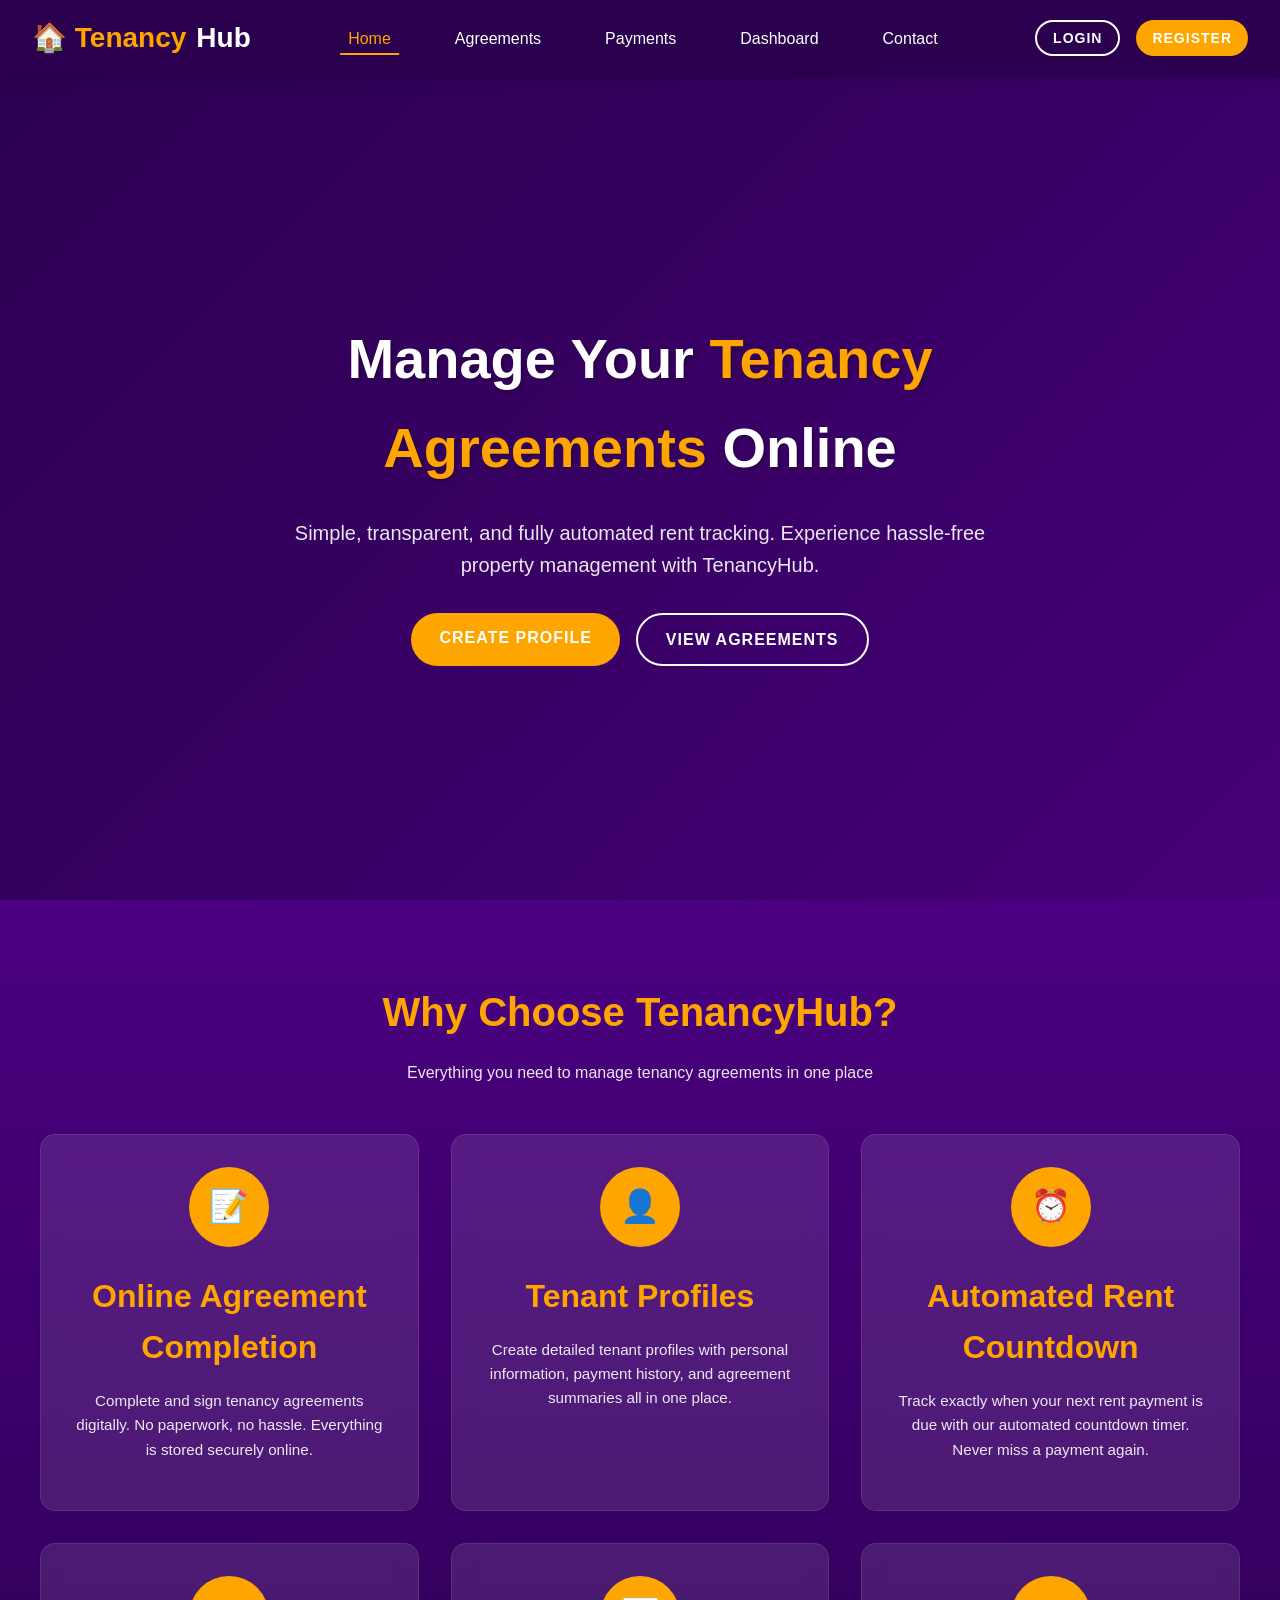
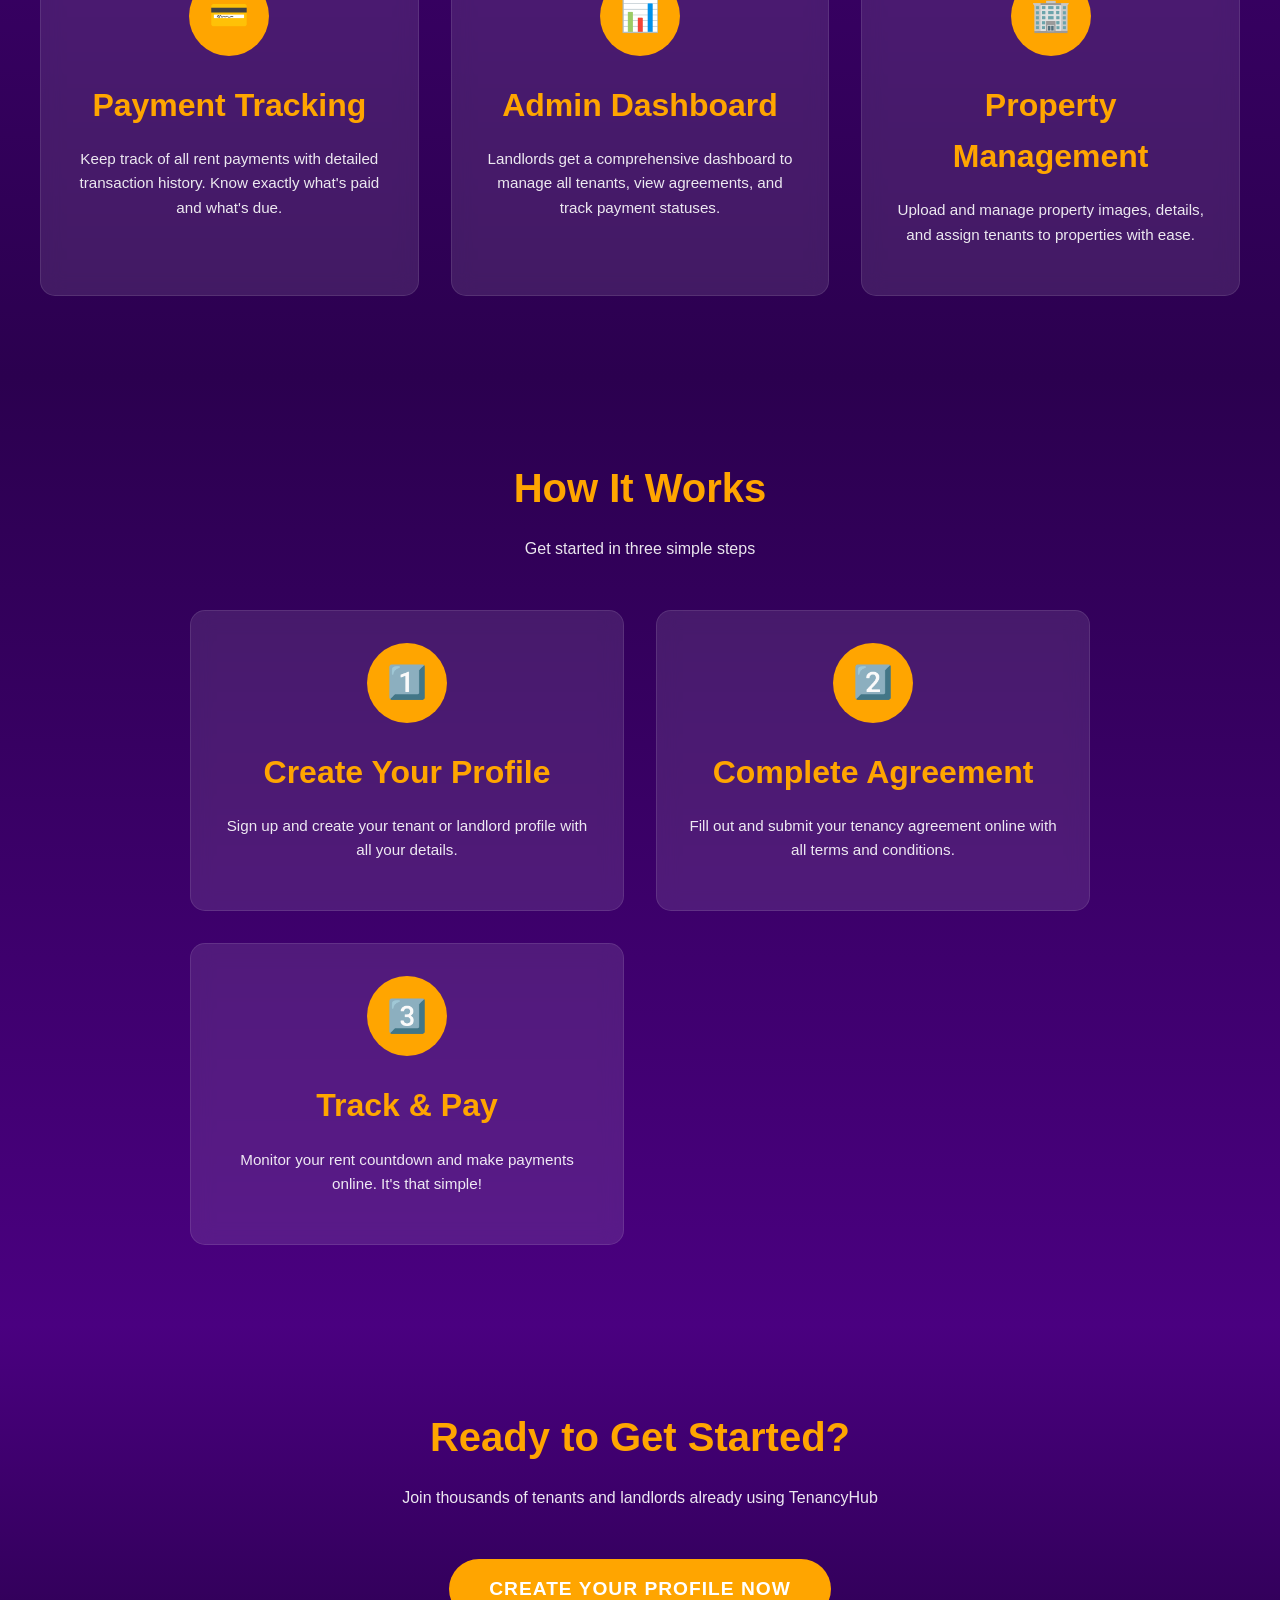
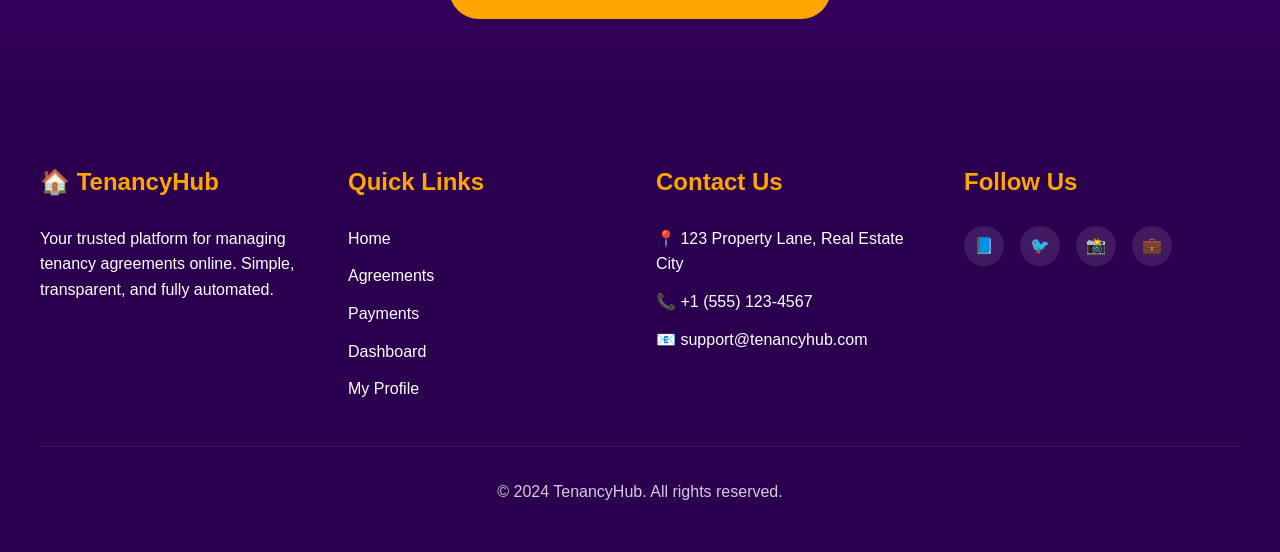
==== index.html @ 7a55f9cb "Add complete TenancyHub platform with all pages, CSS, and JavaScript Co-authored-by: Akinwale10 <238" ====
<!DOCTYPE html>
<html lang="en">
<head>
    <meta charset="UTF-8">
    <meta name="viewport" content="width=device-width, initial-scale=1.0">
    <meta name="description" content="TenancyHub - Manage your tenancy agreements online with simple, transparent, and fully automated rent tracking.">
    <title>TenancyHub - Tenancy Agreement Management Platform</title>
    <link rel="stylesheet" href="assets/css/styles.css">
</head>
<body>
    <!-- Header -->
    <header>
        <nav>
            <a href="index.html" class="logo">
                🏠 Tenancy<span>Hub</span>
            </a>
            <ul class="nav-links">
                <li><a href="index.html" class="active">Home</a></li>
                <li><a href="agreements.html">Agreements</a></li>
                <li><a href="payments.html">Payments</a></li>
                <li><a href="dashboard.html">Dashboard</a></li>
                <li><a href="contact.html">Contact</a></li>
            </ul>
            <div class="nav-buttons">
                <span class="user-display" style="display: none; color: var(--orange);"></span>
                <button class="btn btn-secondary btn-small btn-login" onclick="TenancyHub.openModal('loginModal')">Login</button>
                <button class="btn btn-primary btn-small btn-register" onclick="TenancyHub.openModal('registerModal')">Register</button>
                <button class="btn btn-secondary btn-small btn-logout" style="display: none;" onclick="TenancyHub.logout()">Logout</button>
            </div>
            <button class="mobile-menu-btn">☰</button>
        </nav>
    </header>

    <!-- Hero Section -->
    <section class="hero">
        <div class="hero-content">
            <h1>Manage Your <span>Tenancy Agreements</span> Online</h1>
            <p>Simple, transparent, and fully automated rent tracking. Experience hassle-free property management with TenancyHub.</p>
            <div class="hero-buttons">
                <a href="profile.html" class="btn btn-primary">Create Profile</a>
                <a href="agreements.html" class="btn btn-secondary">View Agreements</a>
            </div>
        </div>
    </section>

    <!-- Features Section -->
    <section class="features" id="features">
        <div class="section-title">
            <h2>Why Choose TenancyHub?</h2>
            <p>Everything you need to manage tenancy agreements in one place</p>
        </div>
        <div class="features-grid">
            <div class="feature-card">
                <div class="feature-icon">📝</div>
                <h3>Online Agreement Completion</h3>
                <p>Complete and sign tenancy agreements digitally. No paperwork, no hassle. Everything is stored securely online.</p>
            </div>
            <div class="feature-card">
                <div class="feature-icon">👤</div>
                <h3>Tenant Profiles</h3>
                <p>Create detailed tenant profiles with personal information, payment history, and agreement summaries all in one place.</p>
            </div>
            <div class="feature-card">
                <div class="feature-icon">⏰</div>
                <h3>Automated Rent Countdown</h3>
                <p>Track exactly when your next rent payment is due with our automated countdown timer. Never miss a payment again.</p>
            </div>
            <div class="feature-card">
                <div class="feature-icon">💳</div>
                <h3>Payment Tracking</h3>
                <p>Keep track of all rent payments with detailed transaction history. Know exactly what's paid and what's due.</p>
            </div>
            <div class="feature-card">
                <div class="feature-icon">📊</div>
                <h3>Admin Dashboard</h3>
                <p>Landlords get a comprehensive dashboard to manage all tenants, view agreements, and track payment statuses.</p>
            </div>
            <div class="feature-card">
                <div class="feature-icon">🏢</div>
                <h3>Property Management</h3>
                <p>Upload and manage property images, details, and assign tenants to properties with ease.</p>
            </div>
        </div>
    </section>

    <!-- How It Works Section -->
    <section class="features" style="background: linear-gradient(180deg, var(--primary-purple) 0%, var(--light-purple) 100%);">
        <div class="section-title">
            <h2>How It Works</h2>
            <p>Get started in three simple steps</p>
        </div>
        <div class="features-grid" style="max-width: 900px;">
            <div class="feature-card">
                <div class="feature-icon">1️⃣</div>
                <h3>Create Your Profile</h3>
                <p>Sign up and create your tenant or landlord profile with all your details.</p>
            </div>
            <div class="feature-card">
                <div class="feature-icon">2️⃣</div>
                <h3>Complete Agreement</h3>
                <p>Fill out and submit your tenancy agreement online with all terms and conditions.</p>
            </div>
            <div class="feature-card">
                <div class="feature-icon">3️⃣</div>
                <h3>Track & Pay</h3>
                <p>Monitor your rent countdown and make payments online. It's that simple!</p>
            </div>
        </div>
    </section>

    <!-- CTA Section -->
    <section class="features">
        <div class="section-title">
            <h2>Ready to Get Started?</h2>
            <p>Join thousands of tenants and landlords already using TenancyHub</p>
        </div>
        <div class="text-center">
            <a href="profile.html" class="btn btn-primary" style="font-size: 1.2rem; padding: 15px 40px;">
                Create Your Profile Now
            </a>
        </div>
    </section>

    <!-- Footer -->
    <footer>
        <div class="footer-content">
            <div class="footer-section">
                <h4>🏠 TenancyHub</h4>
                <p>Your trusted platform for managing tenancy agreements online. Simple, transparent, and fully automated.</p>
            </div>
            <div class="footer-section">
                <h4>Quick Links</h4>
                <ul>
                    <li><a href="index.html">Home</a></li>
                    <li><a href="agreements.html">Agreements</a></li>
                    <li><a href="payments.html">Payments</a></li>
                    <li><a href="dashboard.html">Dashboard</a></li>
                    <li><a href="profile.html">My Profile</a></li>
                </ul>
            </div>
            <div class="footer-section">
                <h4>Contact Us</h4>
                <ul>
                    <li>📍 123 Property Lane, Real Estate City</li>
                    <li>📞 +1 (555) 123-4567</li>
                    <li>📧 support@tenancyhub.com</li>
                </ul>
            </div>
            <div class="footer-section">
                <h4>Follow Us</h4>
                <div class="social-links">
                    <a href="#" class="social-link">📘</a>
                    <a href="#" class="social-link">🐦</a>
                    <a href="#" class="social-link">📸</a>
                    <a href="#" class="social-link">💼</a>
                </div>
            </div>
        </div>
        <div class="footer-bottom">
            <p>&copy; 2024 TenancyHub. All rights reserved.</p>
        </div>
    </footer>

    <!-- Login Modal -->
    <div class="modal-overlay" id="loginModal">
        <div class="modal">
            <div class="modal-header">
                <h3>Login to TenancyHub</h3>
                <button class="modal-close">&times;</button>
            </div>
            <form id="loginForm">
                <div class="form-group">
                    <label for="login-email">Email Address</label>
                    <input type="email" id="login-email" name="email" class="form-control" placeholder="Enter your email" required>
                </div>
                <div class="form-group">
                    <label for="login-password">Password</label>
                    <input type="password" id="login-password" name="password" class="form-control" placeholder="Enter your password" required>
                </div>
                <button type="submit" class="btn btn-primary" style="width: 100%;">Login</button>
                <p class="text-center mt-3">
                    Don't have an account? 
                    <a href="#" class="text-orange" onclick="TenancyHub.closeModal('loginModal'); TenancyHub.openModal('registerModal');">Register</a>
                </p>
            </form>
        </div>
    </div>

    <!-- Register Modal -->
    <div class="modal-overlay" id="registerModal">
        <div class="modal">
            <div class="modal-header">
                <h3>Create Account</h3>
                <button class="modal-close">&times;</button>
            </div>
            <form id="registerForm">
                <div class="form-group">
                    <label for="register-name">Full Name</label>
                    <input type="text" id="register-name" name="name" class="form-control" placeholder="Enter your full name" required>
                </div>
                <div class="form-group">
                    <label for="register-email">Email Address</label>
                    <input type="email" id="register-email" name="email" class="form-control" placeholder="Enter your email" required>
                </div>
                <div class="form-group">
                    <label for="register-phone">Phone Number</label>
                    <input type="tel" id="register-phone" name="phone" class="form-control" placeholder="Enter your phone number">
                </div>
                <div class="form-group">
                    <label for="register-password">Password</label>
                    <input type="password" id="register-password" name="password" class="form-control" placeholder="Create a password" required>
                </div>
                <div class="form-group">
                    <label for="register-type">Account Type</label>
                    <select id="register-type" name="userType" class="form-control">
                        <option value="tenant">Tenant</option>
                        <option value="landlord">Landlord</option>
                    </select>
                </div>
                <button type="submit" class="btn btn-primary" style="width: 100%;">Create Account</button>
                <p class="text-center mt-3">
                    Already have an account? 
                    <a href="#" class="text-orange" onclick="TenancyHub.closeModal('registerModal'); TenancyHub.openModal('loginModal');">Login</a>
                </p>
            </form>
        </div>
    </div>

    <script src="assets/js/app.js"></script>
</body>
</html>
---- assets/css/styles.css ----
/* ========================================
   TenancyHub - Main Stylesheet
   Deep Purple Theme with Orange Accents
   ======================================== */

/* CSS Variables */
:root {
    --primary-purple: #2B004F;
    --light-purple: #4A0080;
    --lighter-purple: #6B00B3;
    --white: #FFFFFF;
    --orange: #FFA500;
    --dark-orange: #E69500;
    --light-orange: #FFB733;
    --success-green: #28A745;
    --warning-yellow: #FFC107;
    --danger-red: #DC3545;
    --gray-light: #F8F9FA;
    --gray-medium: #6C757D;
    --shadow: rgba(0, 0, 0, 0.2);
    --transition: all 0.3s ease;
}

/* Reset & Base Styles */
* {
    margin: 0;
    padding: 0;
    box-sizing: border-box;
}

html {
    scroll-behavior: smooth;
}

body {
    font-family: 'Segoe UI', Tahoma, Geneva, Verdana, sans-serif;
    background: linear-gradient(135deg, var(--primary-purple) 0%, var(--light-purple) 100%);
    min-height: 100vh;
    color: var(--white);
    line-height: 1.6;
}

a {
    text-decoration: none;
    color: inherit;
    transition: var(--transition);
}

ul {
    list-style: none;
}

img {
    max-width: 100%;
    height: auto;
}

/* ========================================
   Typography
   ======================================== */
h1, h2, h3, h4, h5, h6 {
    font-weight: 600;
    margin-bottom: 1rem;
}

h1 { font-size: 3rem; }
h2 { font-size: 2.5rem; }
h3 { font-size: 2rem; }
h4 { font-size: 1.5rem; }
h5 { font-size: 1.25rem; }
h6 { font-size: 1rem; }

p {
    margin-bottom: 1rem;
}

/* ========================================
   Buttons
   ======================================== */
.btn {
    display: inline-block;
    padding: 12px 28px;
    border: none;
    border-radius: 30px;
    font-size: 1rem;
    font-weight: 600;
    cursor: pointer;
    transition: var(--transition);
    text-transform: uppercase;
    letter-spacing: 1px;
}

.btn-primary {
    background: var(--orange);
    color: var(--white);
}

.btn-primary:hover {
    background: var(--dark-orange);
    transform: translateY(-2px);
    box-shadow: 0 5px 20px rgba(255, 165, 0, 0.4);
}

.btn-secondary {
    background: transparent;
    color: var(--white);
    border: 2px solid var(--white);
}

.btn-secondary:hover {
    background: var(--white);
    color: var(--primary-purple);
}

.btn-success {
    background: var(--success-green);
    color: var(--white);
}

.btn-success:hover {
    background: #218838;
}

.btn-danger {
    background: var(--danger-red);
    color: var(--white);
}

.btn-danger:hover {
    background: #C82333;
}

.btn-small {
    padding: 8px 16px;
    font-size: 0.875rem;
}

/* ========================================
   Header & Navigation
   ======================================== */
header {
    background: rgba(43, 0, 79, 0.95);
    backdrop-filter: blur(10px);
    padding: 1rem 2rem;
    position: fixed;
    width: 100%;
    top: 0;
    z-index: 1000;
    box-shadow: 0 2px 10px var(--shadow);
}

nav {
    display: flex;
    justify-content: space-between;
    align-items: center;
    max-width: 1400px;
    margin: 0 auto;
}

.logo {
    font-size: 1.75rem;
    font-weight: 700;
    color: var(--orange);
    display: flex;
    align-items: center;
    gap: 10px;
}

.logo span {
    color: var(--white);
}

.nav-links {
    display: flex;
    gap: 2rem;
}

.nav-links a {
    color: var(--white);
    font-weight: 500;
    padding: 0.5rem 1rem;
    border-radius: 5px;
    position: relative;
}

.nav-links a::after {
    content: '';
    position: absolute;
    bottom: 0;
    left: 50%;
    width: 0;
    height: 2px;
    background: var(--orange);
    transition: var(--transition);
    transform: translateX(-50%);
}

.nav-links a:hover::after,
.nav-links a.active::after {
    width: 80%;
}

.nav-links a:hover,
.nav-links a.active {
    color: var(--orange);
}

.nav-buttons {
    display: flex;
    gap: 1rem;
}

.mobile-menu-btn {
    display: none;
    background: none;
    border: none;
    color: var(--white);
    font-size: 1.5rem;
    cursor: pointer;
}

/* ========================================
   Hero Section
   ======================================== */
.hero {
    min-height: 100vh;
    display: flex;
    align-items: center;
    justify-content: center;
    position: relative;
    background: url('https://images.unsplash.com/photo-1486406146926-c627a92ad1ab?w=1920') center/cover no-repeat;
    padding-top: 80px;
}

.hero::before {
    content: '';
    position: absolute;
    top: 0;
    left: 0;
    right: 0;
    bottom: 0;
    background: linear-gradient(135deg, rgba(43, 0, 79, 0.85) 0%, rgba(74, 0, 128, 0.75) 100%);
}

.hero-content {
    position: relative;
    z-index: 1;
    text-align: center;
    max-width: 800px;
    padding: 2rem;
}

.hero h1 {
    font-size: 3.5rem;
    margin-bottom: 1.5rem;
    text-shadow: 2px 2px 4px rgba(0, 0, 0, 0.3);
}

.hero h1 span {
    color: var(--orange);
}

.hero p {
    font-size: 1.25rem;
    margin-bottom: 2rem;
    opacity: 0.9;
}

.hero-buttons {
    display: flex;
    gap: 1rem;
    justify-content: center;
    flex-wrap: wrap;
}

/* ========================================
   Features Section
   ======================================== */
.features {
    padding: 5rem 2rem;
    background: linear-gradient(180deg, var(--light-purple) 0%, var(--primary-purple) 100%);
}

.section-title {
    text-align: center;
    margin-bottom: 3rem;
}

.section-title h2 {
    color: var(--orange);
    margin-bottom: 1rem;
}

.section-title p {
    max-width: 600px;
    margin: 0 auto;
    opacity: 0.9;
}

.features-grid {
    display: grid;
    grid-template-columns: repeat(auto-fit, minmax(280px, 1fr));
    gap: 2rem;
    max-width: 1200px;
    margin: 0 auto;
}

.feature-card {
    background: rgba(255, 255, 255, 0.1);
    backdrop-filter: blur(10px);
    padding: 2rem;
    border-radius: 15px;
    text-align: center;
    transition: var(--transition);
    border: 1px solid rgba(255, 255, 255, 0.1);
}

.feature-card:hover {
    transform: translateY(-10px);
    background: rgba(255, 255, 255, 0.15);
    box-shadow: 0 20px 40px rgba(0, 0, 0, 0.3);
}

.feature-icon {
    width: 80px;
    height: 80px;
    background: var(--orange);
    border-radius: 50%;
    display: flex;
    align-items: center;
    justify-content: center;
    margin: 0 auto 1.5rem;
    font-size: 2rem;
}

.feature-card h3 {
    color: var(--orange);
    margin-bottom: 1rem;
}

.feature-card p {
    opacity: 0.9;
    font-size: 0.95rem;
}

/* ========================================
   Main Content Container
   ======================================== */
.container {
    max-width: 1400px;
    margin: 0 auto;
    padding: 2rem;
}

.page-content {
    padding-top: 100px;
    min-height: 100vh;
}

.page-header {
    text-align: center;
    margin-bottom: 3rem;
    padding: 2rem;
}

.page-header h1 {
    color: var(--orange);
    margin-bottom: 0.5rem;
}

/* ========================================
   Cards & Panels
   ======================================== */
.card {
    background: rgba(255, 255, 255, 0.1);
    backdrop-filter: blur(10px);
    border-radius: 15px;
    padding: 2rem;
    margin-bottom: 2rem;
    border: 1px solid rgba(255, 255, 255, 0.1);
}

.card-header {
    display: flex;
    justify-content: space-between;
    align-items: center;
    margin-bottom: 1.5rem;
    padding-bottom: 1rem;
    border-bottom: 1px solid rgba(255, 255, 255, 0.2);
}

.card-header h3 {
    color: var(--orange);
    margin-bottom: 0;
}

/* ========================================
   Forms
   ======================================== */
.form-group {
    margin-bottom: 1.5rem;
}

.form-group label {
    display: block;
    margin-bottom: 0.5rem;
    font-weight: 500;
    color: var(--orange);
}

.form-control {
    width: 100%;
    padding: 12px 16px;
    background: rgba(255, 255, 255, 0.1);
    border: 1px solid rgba(255, 255, 255, 0.2);
    border-radius: 8px;
    color: var(--white);
    font-size: 1rem;
    transition: var(--transition);
}

.form-control:focus {
    outline: none;
    border-color: var(--orange);
    background: rgba(255, 255, 255, 0.15);
    box-shadow: 0 0 10px rgba(255, 165, 0, 0.3);
}

.form-control::placeholder {
    color: rgba(255, 255, 255, 0.5);
}

textarea.form-control {
    resize: vertical;
    min-height: 120px;
}

select.form-control {
    cursor: pointer;
}

select.form-control option {
    background: var(--primary-purple);
    color: var(--white);
}

.form-row {
    display: grid;
    grid-template-columns: repeat(auto-fit, minmax(250px, 1fr));
    gap: 1.5rem;
}

.checkbox-group {
    display: flex;
    align-items: center;
    gap: 0.75rem;
}

.checkbox-group input[type="checkbox"] {
    width: 20px;
    height: 20px;
    accent-color: var(--orange);
}

/* ========================================
   Tables
   ======================================== */
.table-container {
    overflow-x: auto;
    border-radius: 10px;
}

table {
    width: 100%;
    border-collapse: collapse;
    background: rgba(255, 255, 255, 0.05);
}

thead {
    background: rgba(255, 165, 0, 0.2);
}

th, td {
    padding: 1rem;
    text-align: left;
    border-bottom: 1px solid rgba(255, 255, 255, 0.1);
}

th {
    font-weight: 600;
    color: var(--orange);
    text-transform: uppercase;
    font-size: 0.875rem;
    letter-spacing: 1px;
}

tbody tr {
    transition: var(--transition);
}

tbody tr:hover {
    background: rgba(255, 255, 255, 0.1);
}

/* ========================================
   Status Badges
   ======================================== */
.status-badge {
    display: inline-block;
    padding: 5px 15px;
    border-radius: 20px;
    font-size: 0.75rem;
    font-weight: 600;
    text-transform: uppercase;
}

.status-paid {
    background: rgba(40, 167, 69, 0.2);
    color: var(--success-green);
    border: 1px solid var(--success-green);
}

.status-due {
    background: rgba(255, 165, 0, 0.2);
    color: var(--orange);
    border: 1px solid var(--orange);
}

.status-overdue {
    background: rgba(220, 53, 69, 0.2);
    color: var(--danger-red);
    border: 1px solid var(--danger-red);
}

.status-pending {
    background: rgba(255, 193, 7, 0.2);
    color: var(--warning-yellow);
    border: 1px solid var(--warning-yellow);
}

/* ========================================
   Dashboard Stats
   ======================================== */
.stats-grid {
    display: grid;
    grid-template-columns: repeat(auto-fit, minmax(200px, 1fr));
    gap: 1.5rem;
    margin-bottom: 2rem;
}

.stat-card {
    background: rgba(255, 255, 255, 0.1);
    backdrop-filter: blur(10px);
    padding: 1.5rem;
    border-radius: 15px;
    text-align: center;
    border: 1px solid rgba(255, 255, 255, 0.1);
}

.stat-number {
    font-size: 2.5rem;
    font-weight: 700;
    color: var(--orange);
    margin-bottom: 0.5rem;
}

.stat-label {
    font-size: 0.9rem;
    opacity: 0.8;
    text-transform: uppercase;
    letter-spacing: 1px;
}

/* ========================================
   Countdown Timer
   ======================================== */
.countdown-container {
    background: linear-gradient(135deg, var(--light-purple) 0%, var(--primary-purple) 100%);
    padding: 2rem;
    border-radius: 15px;
    text-align: center;
    border: 2px solid var(--orange);
}

.countdown-title {
    color: var(--orange);
    margin-bottom: 1.5rem;
}

.countdown-timer {
    display: flex;
    justify-content: center;
    gap: 1.5rem;
    flex-wrap: wrap;
}

.countdown-item {
    background: rgba(255, 255, 255, 0.1);
    padding: 1.5rem 2rem;
    border-radius: 10px;
    min-width: 100px;
}

.countdown-value {
    font-size: 2.5rem;
    font-weight: 700;
    color: var(--orange);
}

.countdown-label {
    font-size: 0.875rem;
    text-transform: uppercase;
    opacity: 0.8;
}

.countdown-warning .countdown-value {
    color: var(--warning-yellow);
}

.countdown-danger .countdown-value {
    color: var(--danger-red);
}

/* ========================================
   Profile Section
   ======================================== */
.profile-header {
    display: flex;
    align-items: center;
    gap: 2rem;
    margin-bottom: 2rem;
    flex-wrap: wrap;
}

.profile-photo {
    width: 150px;
    height: 150px;
    border-radius: 50%;
    object-fit: cover;
    border: 4px solid var(--orange);
}

.profile-photo-container {
    position: relative;
}

.photo-upload-btn {
    position: absolute;
    bottom: 10px;
    right: 10px;
    background: var(--orange);
    border: none;
    border-radius: 50%;
    width: 40px;
    height: 40px;
    cursor: pointer;
    display: flex;
    align-items: center;
    justify-content: center;
    font-size: 1.25rem;
    transition: var(--transition);
}

.photo-upload-btn:hover {
    background: var(--dark-orange);
    transform: scale(1.1);
}

.profile-info h2 {
    color: var(--orange);
    margin-bottom: 0.5rem;
}

.profile-info p {
    opacity: 0.9;
    margin-bottom: 0.25rem;
}

/* ========================================
   Agreement List
   ======================================== */
.agreements-list {
    display: grid;
    gap: 1.5rem;
}

.agreement-item {
    background: rgba(255, 255, 255, 0.1);
    padding: 1.5rem;
    border-radius: 12px;
    display: flex;
    justify-content: space-between;
    align-items: center;
    flex-wrap: wrap;
    gap: 1rem;
    transition: var(--transition);
    border: 1px solid rgba(255, 255, 255, 0.1);
}

.agreement-item:hover {
    background: rgba(255, 255, 255, 0.15);
    transform: translateX(5px);
}

.agreement-details h4 {
    color: var(--orange);
    margin-bottom: 0.5rem;
}

.agreement-details p {
    margin-bottom: 0.25rem;
    opacity: 0.9;
    font-size: 0.9rem;
}

/* ========================================
   Filter Controls
   ======================================== */
.filter-controls {
    display: flex;
    gap: 1rem;
    margin-bottom: 2rem;
    flex-wrap: wrap;
}

.filter-btn {
    padding: 10px 20px;
    background: rgba(255, 255, 255, 0.1);
    border: 1px solid rgba(255, 255, 255, 0.2);
    border-radius: 25px;
    color: var(--white);
    cursor: pointer;
    transition: var(--transition);
}

.filter-btn:hover,
.filter-btn.active {
    background: var(--orange);
    border-color: var(--orange);
}

/* ========================================
   Modal
   ======================================== */
.modal-overlay {
    display: none;
    position: fixed;
    top: 0;
    left: 0;
    right: 0;
    bottom: 0;
    background: rgba(0, 0, 0, 0.7);
    z-index: 2000;
    align-items: center;
    justify-content: center;
    padding: 2rem;
}

.modal-overlay.active {
    display: flex;
}

.modal {
    background: var(--primary-purple);
    border-radius: 20px;
    max-width: 600px;
    width: 100%;
    max-height: 90vh;
    overflow-y: auto;
    padding: 2rem;
    border: 2px solid var(--orange);
}

.modal-header {
    display: flex;
    justify-content: space-between;
    align-items: center;
    margin-bottom: 1.5rem;
    padding-bottom: 1rem;
    border-bottom: 1px solid rgba(255, 255, 255, 0.2);
}

.modal-header h3 {
    color: var(--orange);
    margin-bottom: 0;
}

.modal-close {
    background: none;
    border: none;
    color: var(--white);
    font-size: 1.5rem;
    cursor: pointer;
    transition: var(--transition);
}

.modal-close:hover {
    color: var(--orange);
}

/* ========================================
   Footer
   ======================================== */
footer {
    background: rgba(43, 0, 79, 0.98);
    padding: 4rem 2rem 2rem;
    margin-top: auto;
}

.footer-content {
    max-width: 1200px;
    margin: 0 auto;
    display: grid;
    grid-template-columns: repeat(auto-fit, minmax(250px, 1fr));
    gap: 2rem;
}

.footer-section h4 {
    color: var(--orange);
    margin-bottom: 1.5rem;
}

.footer-section ul li {
    margin-bottom: 0.75rem;
}

.footer-section a:hover {
    color: var(--orange);
}

.social-links {
    display: flex;
    gap: 1rem;
}

.social-link {
    width: 40px;
    height: 40px;
    background: rgba(255, 255, 255, 0.1);
    border-radius: 50%;
    display: flex;
    align-items: center;
    justify-content: center;
    transition: var(--transition);
}

.social-link:hover {
    background: var(--orange);
    transform: translateY(-3px);
}

.footer-bottom {
    max-width: 1200px;
    margin: 0 auto;
    padding-top: 2rem;
    margin-top: 2rem;
    border-top: 1px solid rgba(255, 255, 255, 0.1);
    text-align: center;
    opacity: 0.8;
}

/* ========================================
   Alerts & Notifications
   ======================================== */
.alert {
    padding: 1rem 1.5rem;
    border-radius: 10px;
    margin-bottom: 1.5rem;
    display: flex;
    align-items: center;
    gap: 1rem;
}

.alert-success {
    background: rgba(40, 167, 69, 0.2);
    border: 1px solid var(--success-green);
    color: var(--success-green);
}

.alert-warning {
    background: rgba(255, 193, 7, 0.2);
    border: 1px solid var(--warning-yellow);
    color: var(--warning-yellow);
}

.alert-danger {
    background: rgba(220, 53, 69, 0.2);
    border: 1px solid var(--danger-red);
    color: var(--danger-red);
}

/* ========================================
   Loading Spinner
   ======================================== */
.spinner {
    width: 40px;
    height: 40px;
    border: 4px solid rgba(255, 255, 255, 0.1);
    border-top-color: var(--orange);
    border-radius: 50%;
    animation: spin 1s linear infinite;
}

@keyframes spin {
    to { transform: rotate(360deg); }
}

/* ========================================
   Empty State
   ======================================== */
.empty-state {
    text-align: center;
    padding: 4rem 2rem;
    opacity: 0.8;
}

.empty-state-icon {
    font-size: 4rem;
    margin-bottom: 1rem;
    opacity: 0.5;
}

/* ========================================
   Responsive Design
   ======================================== */
@media (max-width: 992px) {
    h1 { font-size: 2.5rem; }
    h2 { font-size: 2rem; }
    
    .hero h1 {
        font-size: 2.5rem;
    }
    
    .countdown-item {
        padding: 1rem 1.5rem;
        min-width: 80px;
    }
    
    .countdown-value {
        font-size: 2rem;
    }
}

@media (max-width: 768px) {
    .nav-links,
    .nav-buttons {
        display: none;
    }
    
    .mobile-menu-btn {
        display: block;
    }
    
    .nav-links.active,
    .nav-buttons.active {
        display: flex;
        flex-direction: column;
        position: absolute;
        top: 100%;
        left: 0;
        right: 0;
        background: var(--primary-purple);
        padding: 1rem;
        gap: 0.5rem;
    }
    
    .hero h1 {
        font-size: 2rem;
    }
    
    .hero p {
        font-size: 1rem;
    }
    
    .hero-buttons {
        flex-direction: column;
        align-items: center;
    }
    
    .profile-header {
        flex-direction: column;
        text-align: center;
    }
    
    .table-container {
        font-size: 0.875rem;
    }
    
    th, td {
        padding: 0.75rem 0.5rem;
    }
    
    .countdown-timer {
        gap: 1rem;
    }
    
    .countdown-item {
        padding: 0.75rem 1rem;
        min-width: 70px;
    }
    
    .countdown-value {
        font-size: 1.5rem;
    }
}

@media (max-width: 480px) {
    h1 { font-size: 1.75rem; }
    h2 { font-size: 1.5rem; }
    
    .container {
        padding: 1rem;
    }
    
    .card {
        padding: 1.5rem;
    }
    
    .btn {
        padding: 10px 20px;
        font-size: 0.875rem;
    }
    
    .stat-number {
        font-size: 2rem;
    }
}

/* ========================================
   Animations
   ======================================== */
@keyframes fadeIn {
    from {
        opacity: 0;
        transform: translateY(20px);
    }
    to {
        opacity: 1;
        transform: translateY(0);
    }
}

.fade-in {
    animation: fadeIn 0.5s ease forwards;
}

@keyframes slideIn {
    from {
        opacity: 0;
        transform: translateX(-20px);
    }
    to {
        opacity: 1;
        transform: translateX(0);
    }
}

.slide-in {
    animation: slideIn 0.5s ease forwards;
}

@keyframes pulse {
    0%, 100% {
        transform: scale(1);
    }
    50% {
        transform: scale(1.05);
    }
}

.pulse {
    animation: pulse 2s infinite;
}

/* ========================================
   Utility Classes
   ======================================== */
.text-center { text-align: center; }
.text-left { text-align: left; }
.text-right { text-align: right; }
.text-orange { color: var(--orange); }
.text-white { color: var(--white); }
.text-success { color: var(--success-green); }
.text-warning { color: var(--warning-yellow); }
.text-danger { color: var(--danger-red); }

.mt-1 { margin-top: 0.5rem; }
.mt-2 { margin-top: 1rem; }
.mt-3 { margin-top: 1.5rem; }
.mt-4 { margin-top: 2rem; }

.mb-1 { margin-bottom: 0.5rem; }
.mb-2 { margin-bottom: 1rem; }
.mb-3 { margin-bottom: 1.5rem; }
.mb-4 { margin-bottom: 2rem; }

.hidden { display: none !important; }
.flex { display: flex; }
.flex-wrap { flex-wrap: wrap; }
.items-center { align-items: center; }
.justify-between { justify-content: space-between; }
.gap-1 { gap: 0.5rem; }
.gap-2 { gap: 1rem; }
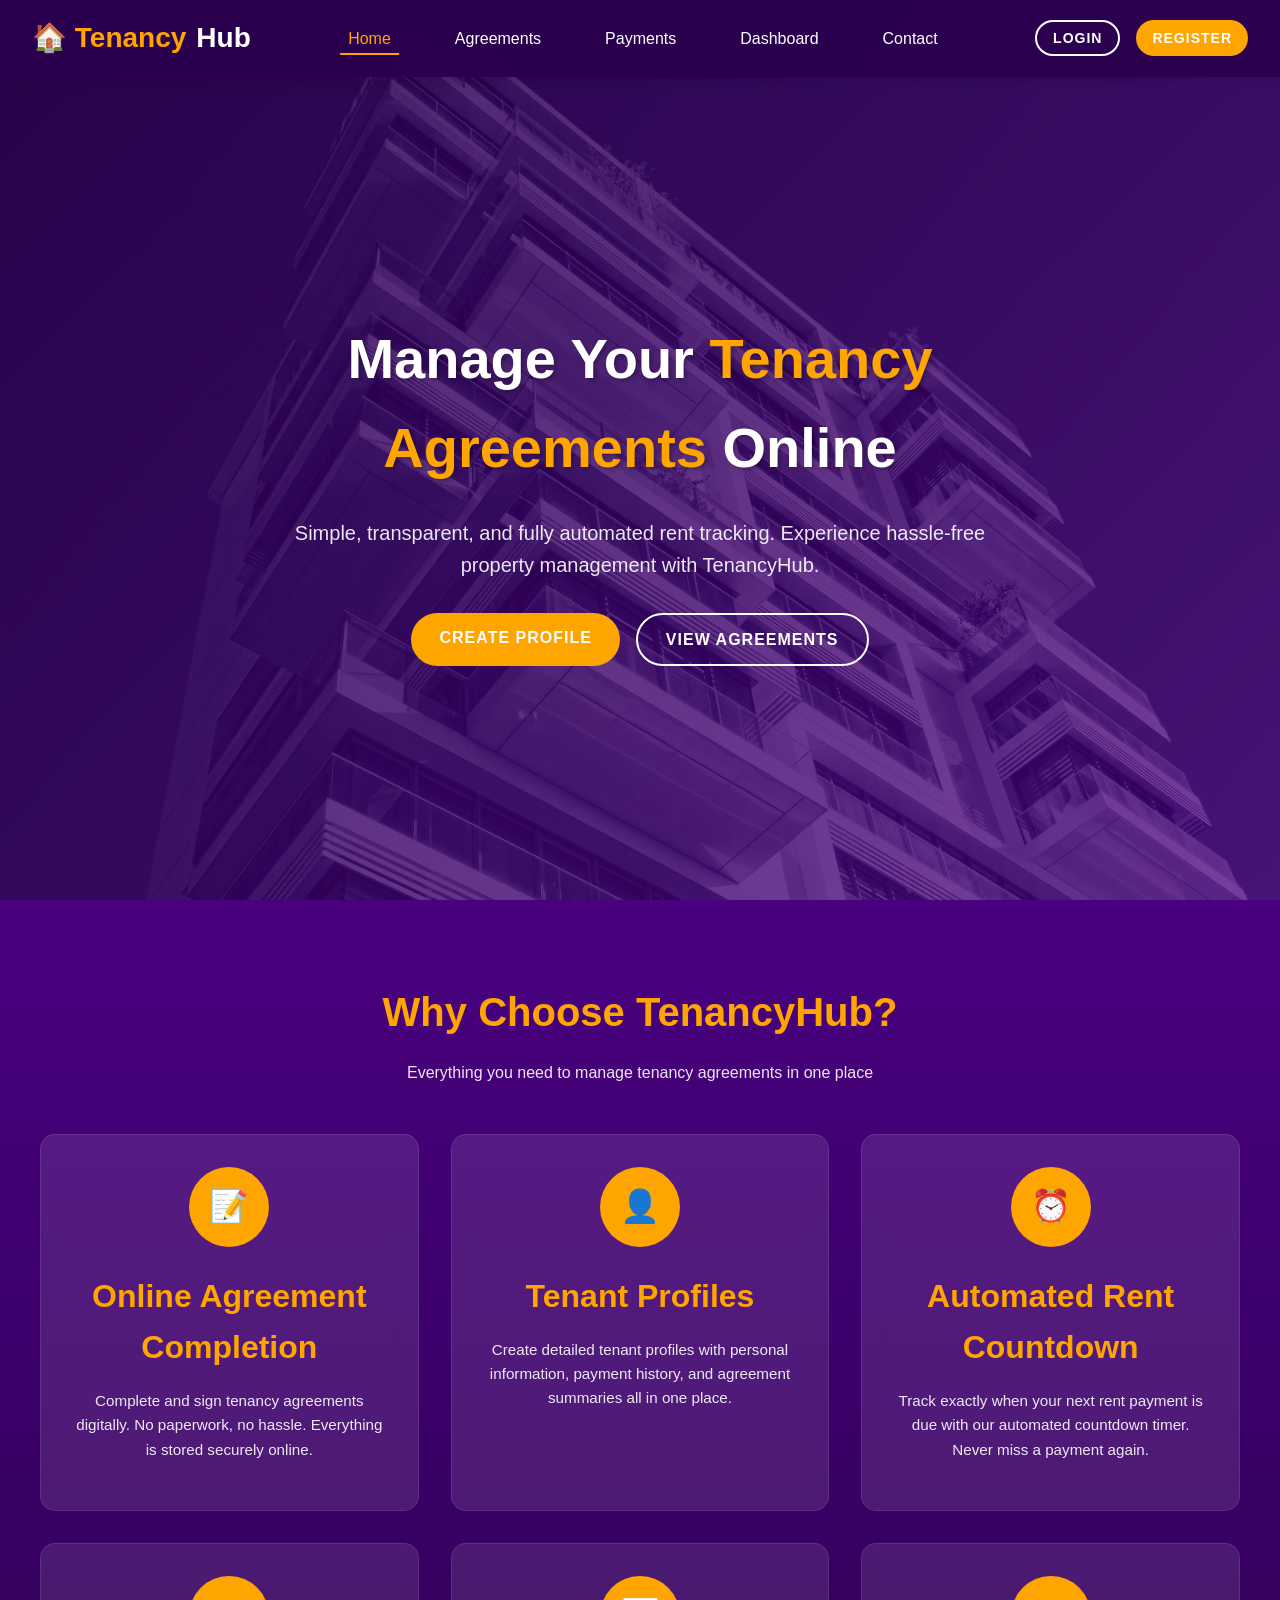
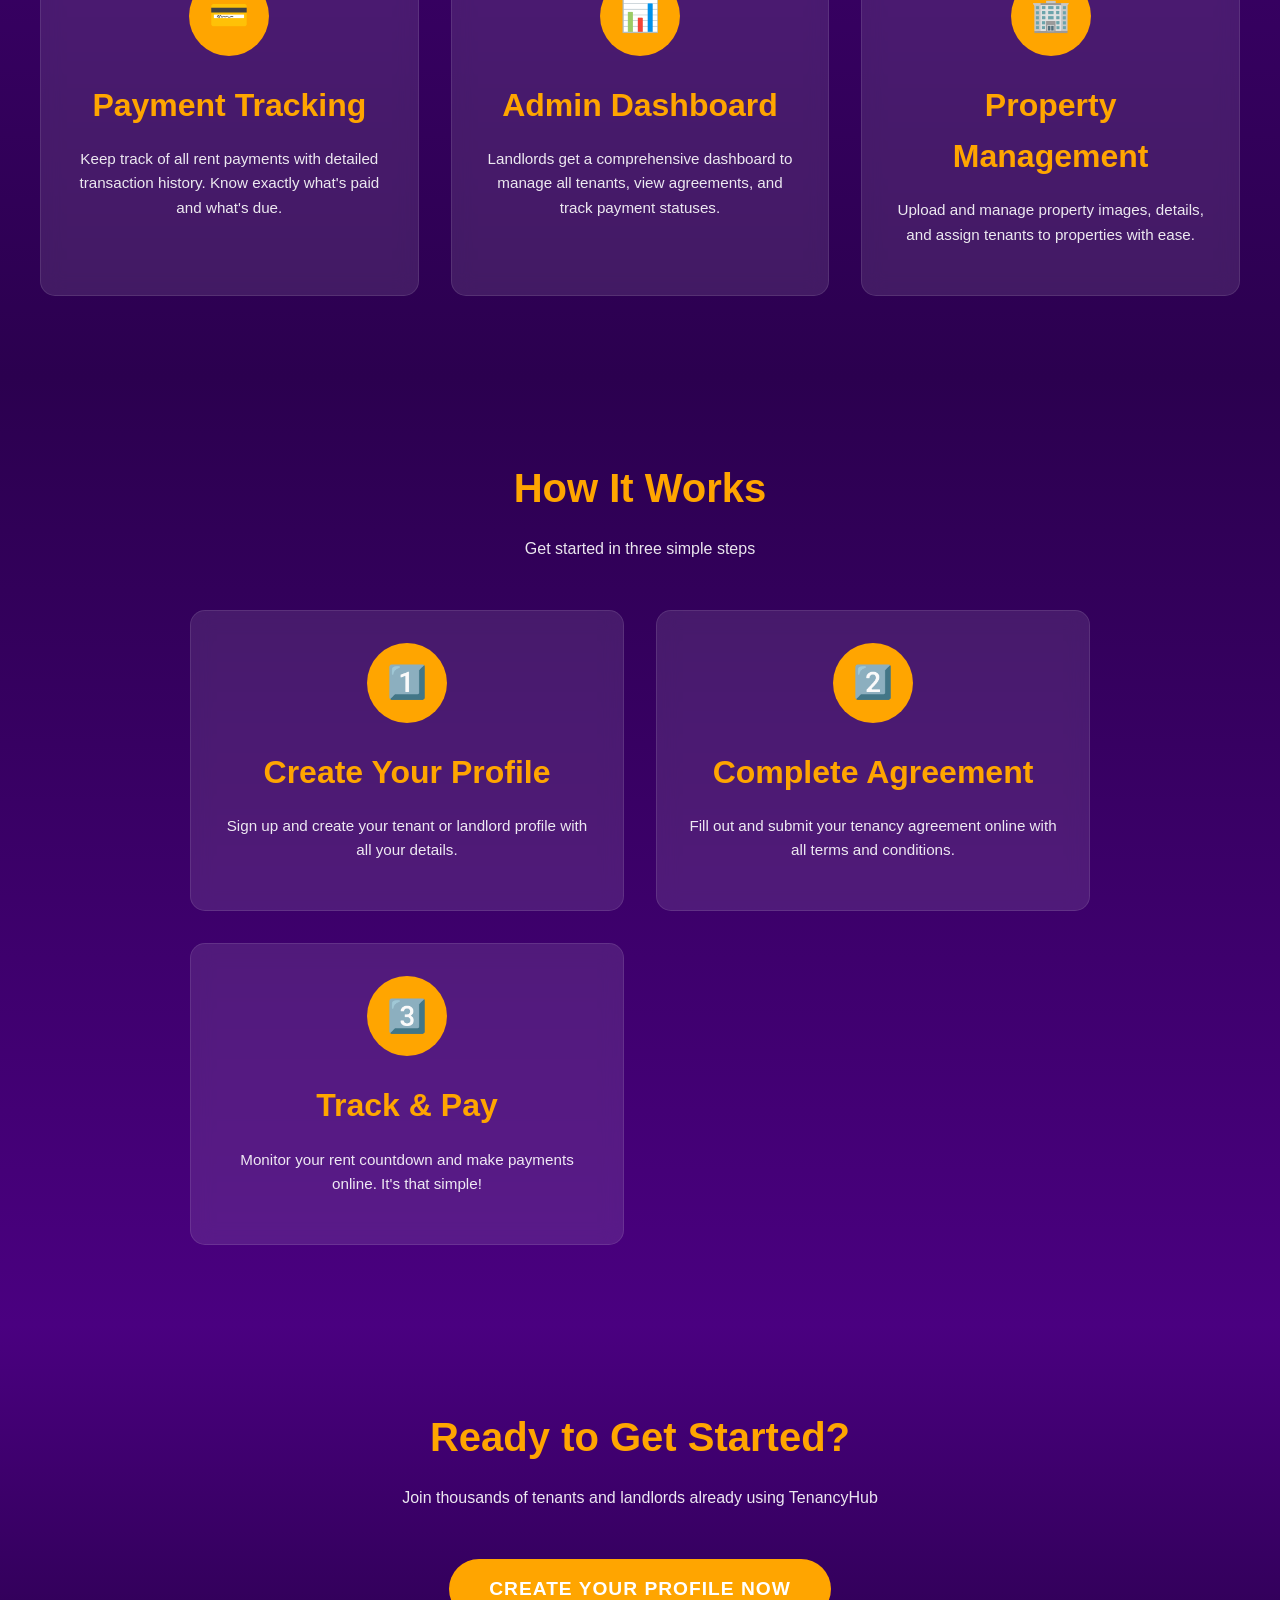
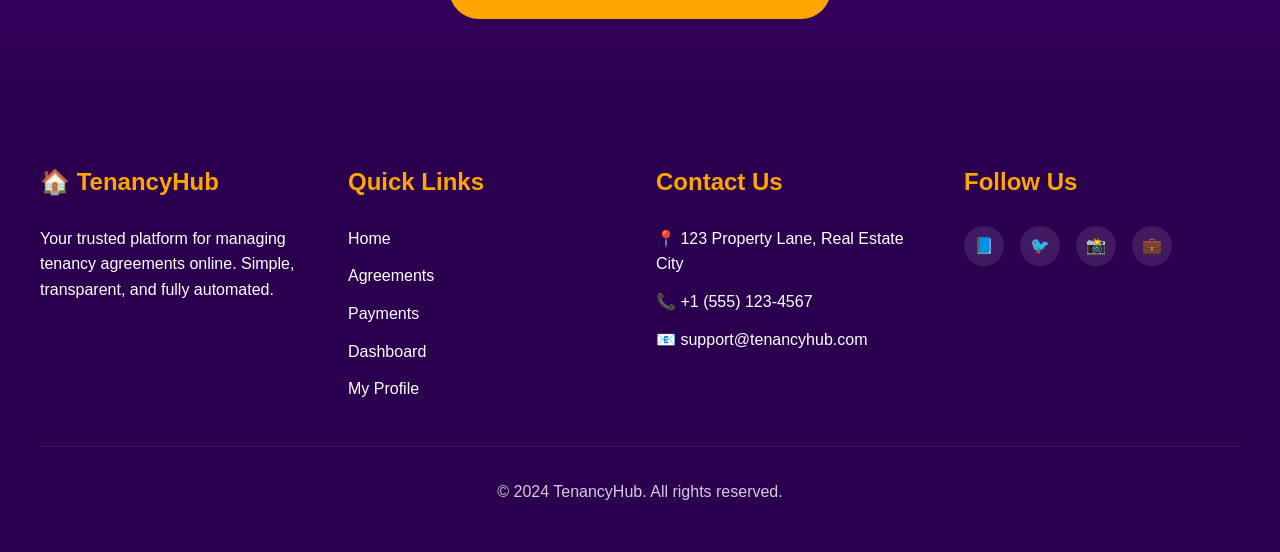
==== commit 50e4f2c8: "Update hero section with multiple background images and slide-in animation" ====
--- a/index.html
+++ b/index.html
@@ -33,6 +33,11 @@
 
     <!-- Hero Section -->
     <section class="hero">
+        <div class="hero-slider">
+            <div class="slide active" style="background-image: url('assets/images/hero1.jpg');"></div>
+            <div class="slide" style="background-image: url('assets/images/hero2.jpg');"></div>
+            <div class="slide" style="background-image: url('assets/images/hero3.jpg');"></div>
+        </div>
         <div class="hero-content">
             <h1>Manage Your <span>Tenancy Agreements</span> Online</h1>
             <p>Simple, transparent, and fully automated rent tracking. Experience hassle-free property management with TenancyHub.</p>
--- a/assets/css/styles.css
+++ b/assets/css/styles.css
@@ -228,8 +228,33 @@
     align-items: center;
     justify-content: center;
     position: relative;
-    background: url('https://images.unsplash.com/photo-1486406146926-c627a92ad1ab?w=1920') center/cover no-repeat;
     padding-top: 80px;
+    overflow: hidden;
+}
+
+.hero-slider {
+    position: absolute;
+    top: 0;
+    left: 0;
+    width: 100%;
+    height: 100%;
+    z-index: 0;
+}
+
+.slide {
+    position: absolute;
+    top: 0;
+    left: 0;
+    width: 100%;
+    height: 100%;
+    background-size: cover;
+    background-position: center;
+    opacity: 0;
+    transition: opacity 1s ease-in-out;
+}
+
+.slide.active {
+    opacity: 1;
 }
 
 .hero::before {
@@ -240,6 +265,28 @@
     right: 0;
     bottom: 0;
     background: linear-gradient(135deg, rgba(43, 0, 79, 0.85) 0%, rgba(74, 0, 128, 0.75) 100%);
+    z-index: 1;
+}
+
+/* Slide-in animation from left to right */
+.hero-content {
+    position: relative;
+    z-index: 2;
+    text-align: center;
+    max-width: 800px;
+    padding: 2rem;
+    animation: slideInLeft 1.2s ease-out forwards;
+}
+
+@keyframes slideInLeft {
+    0% {
+        opacity: 0;
+        transform: translateX(-100px);
+    }
+    100% {
+        opacity: 1;
+        transform: translateX(0);
+    }
 }
 
 .hero-content {
